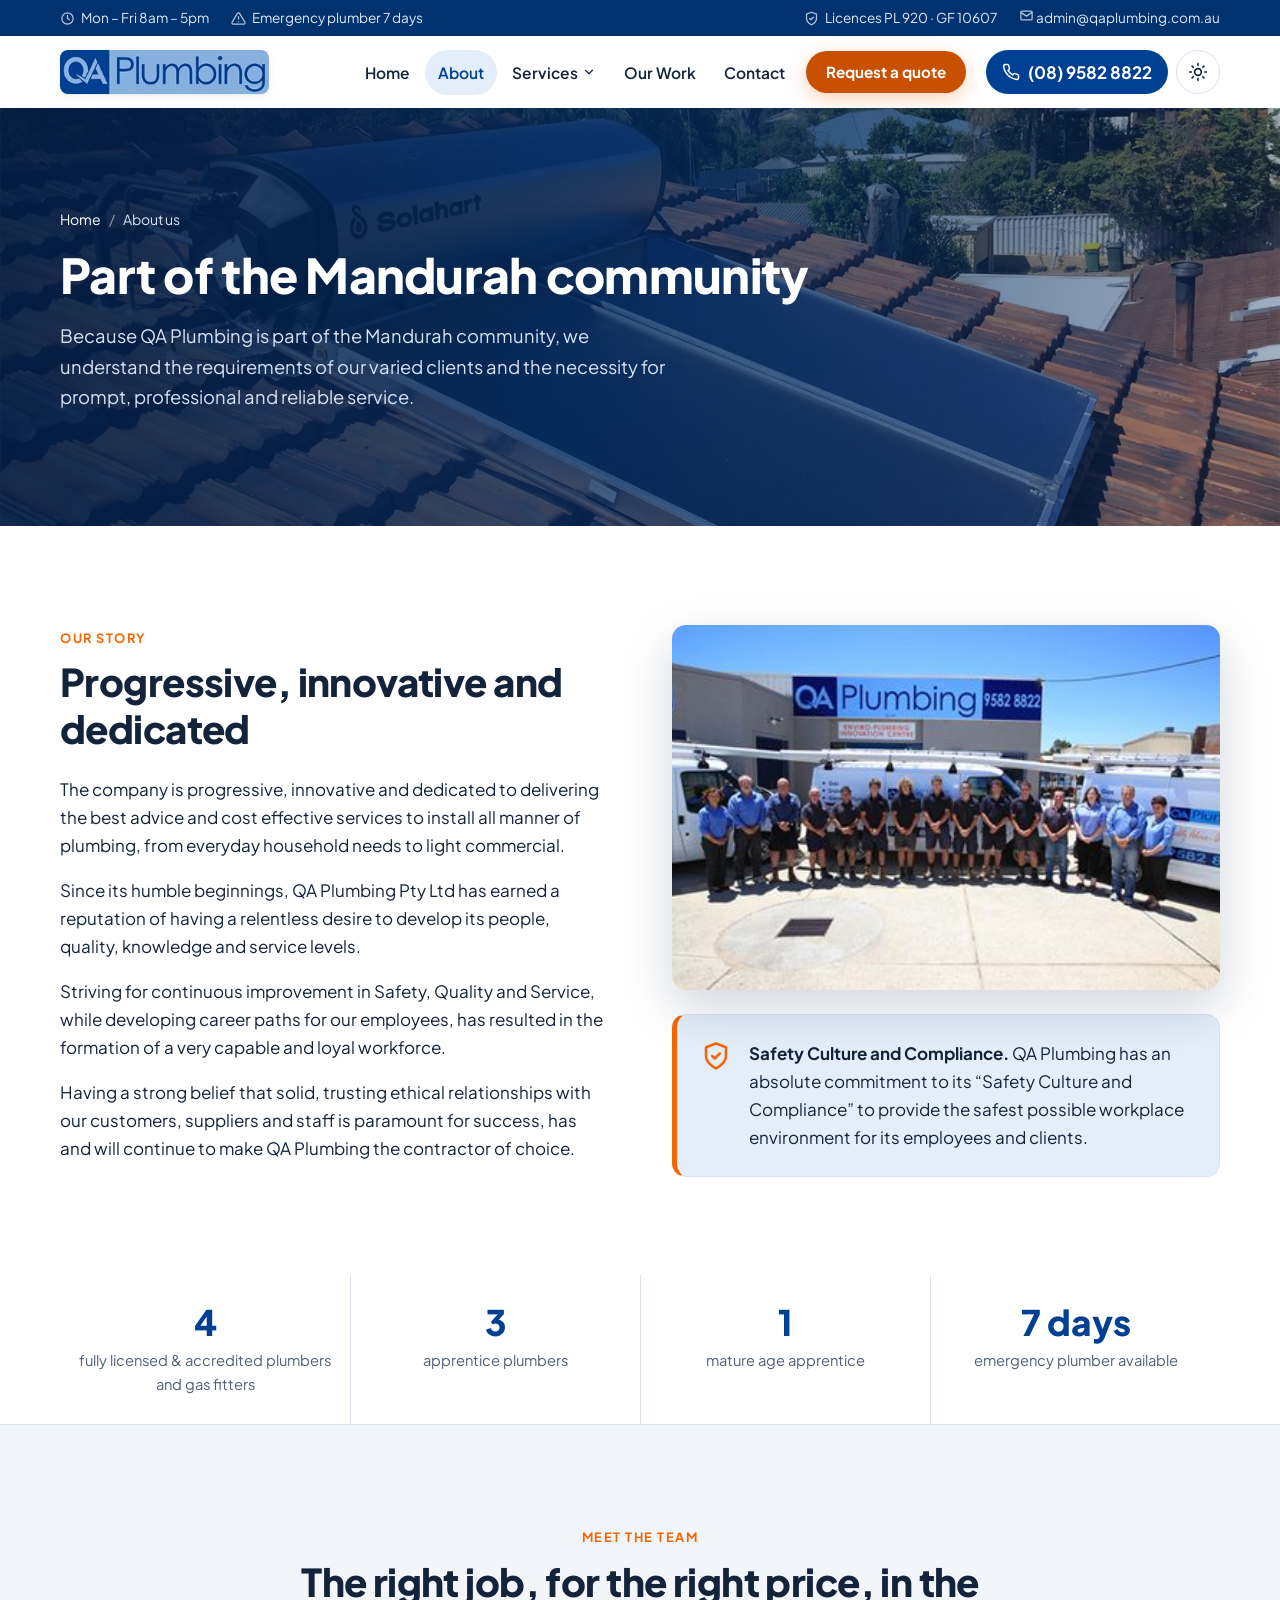
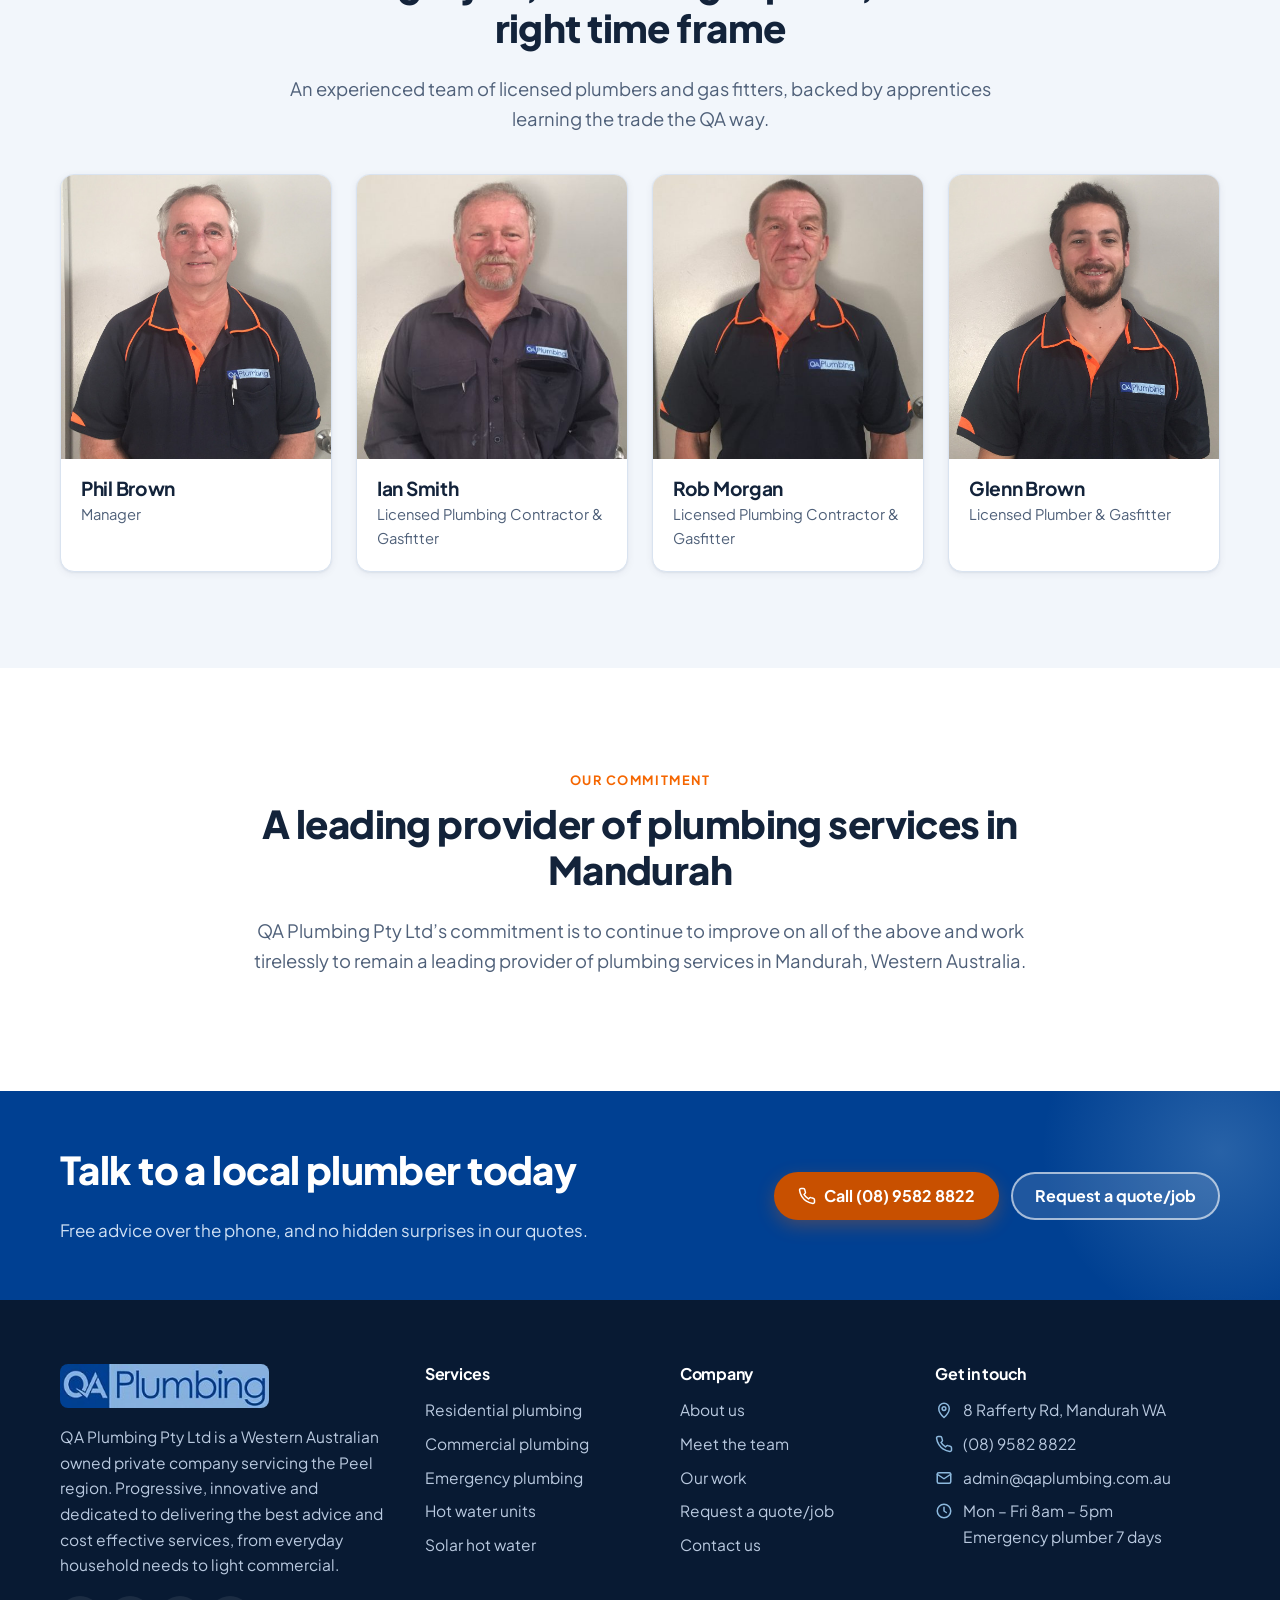
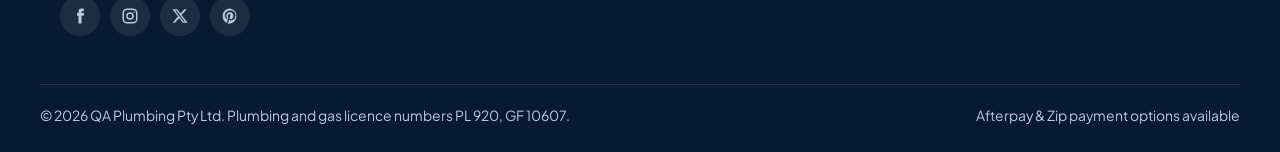
==== about.html @ 36aa90f0 "Initial commit: qa-plumbing site" ====
<!doctype html>
<html lang="en-AU">
<head>
<meta charset="utf-8">
<meta name="viewport" content="width=device-width, initial-scale=1">
<title>About Us | QA Plumbing, Gas &amp; Drainage Mandurah</title>
<meta name="description" content="QA Plumbing Pty Ltd is a family owned Mandurah plumbing company with 4 licensed plumbers and gas fitters and an emergency plumber available seven days a week.">
<meta name="theme-color" content="#004092">
<link rel="icon" href="images/qa-plumbing-fav-icon.jpg">
<script>(function(){var t=null;try{t=localStorage.getItem('qa-theme');}catch(e){}if(t!=='light'&&t!=='dark'){t=window.matchMedia&&matchMedia('(prefers-color-scheme: dark)').matches?'dark':'light';}document.documentElement.setAttribute('data-theme',t);})();</script>
<link rel="preconnect" href="https://fonts.googleapis.com">
<link rel="preconnect" href="https://fonts.gstatic.com" crossorigin>
<link rel="stylesheet" href="https://fonts.googleapis.com/css2?family=Plus+Jakarta+Sans:wght@400;500;600;700;800&display=swap">
<link rel="stylesheet" href="css/style.css">
</head>
<body>
<a class="skip-link" href="#main">Skip to content</a>

<div class="topbar">
  <div class="container">
    <ul class="topbar-list">
      <li><svg viewBox="0 0 24 24" fill="none" stroke="currentColor" stroke-width="2" stroke-linecap="round" stroke-linejoin="round" aria-hidden="true"><circle cx="12" cy="12" r="9"/><path d="M12 7v5l3 2"/></svg> Mon – Fri 8am – 5pm</li>
      <li class="hide-md"><svg viewBox="0 0 24 24" fill="none" stroke="currentColor" stroke-width="2" stroke-linecap="round" stroke-linejoin="round" aria-hidden="true"><path d="M10.3 3.9 1.8 18a2 2 0 0 0 1.7 3h17a2 2 0 0 0 1.7-3L13.7 3.9a2 2 0 0 0-3.4 0z"/><path d="M12 9v4M12 17h.01"/></svg> Emergency plumber 7 days</li>
    </ul>
    <ul class="topbar-list">
      <li class="hide-md"><svg viewBox="0 0 24 24" fill="none" stroke="currentColor" stroke-width="2" stroke-linecap="round" stroke-linejoin="round" aria-hidden="true"><path d="M12 22s8-4 8-10V5l-8-3-8 3v7c0 6 8 10 8 10z"/><path d="M9 12l2 2 4-4"/></svg> Licences PL 920 · GF 10607</li>
      <li><a href="mailto:admin@qaplumbing.com.au"><svg viewBox="0 0 24 24" fill="none" stroke="currentColor" stroke-width="2" stroke-linecap="round" stroke-linejoin="round" aria-hidden="true"><rect x="3" y="5" width="18" height="14" rx="2"/><path d="M3 7l9 6 9-6"/></svg> admin@qaplumbing.com.au</a></li>
    </ul>
  </div>
</div>

<header class="site-header">
  <div class="container header-inner">
    <a class="brand" href="index.html" aria-label="QA Plumbing home"><img src="images/logo.jpg" alt="QA Plumbing" width="285" height="60"></a>
    <nav id="site-nav" class="site-nav" aria-label="Main">
      <ul>
        <li><a class="nav-link" href="index.html">Home</a></li>
        <li><a class="nav-link" href="about.html" aria-current="page">About</a></li>
        <li class="has-sub">
          <a class="nav-link" href="index.html#services">Services <svg viewBox="0 0 24 24" fill="none" stroke="currentColor" stroke-width="2" stroke-linecap="round" stroke-linejoin="round" aria-hidden="true" class="chev"><path d="M6 9l6 6 6-6"/></svg></a>
          <ul class="sub">
            <li><a href="residential.html">Residential plumbing</a></li>
            <li><a href="commercial.html">Commercial plumbing</a></li>
            <li><a href="hot-water.html">Hot water units</a></li>
            <li><a href="solar.html">Solar hot water</a></li>
          </ul>
        </li>
        <li><a class="nav-link" href="gallery.html">Our Work</a></li>
        <li><a class="nav-link" href="contact.html">Contact</a></li>
      </ul>
      <a class="btn btn-accent nav-quote" href="contact.html#quote">Request a quote</a>
    </nav>
    <div class="header-actions">
      <a class="header-call" href="tel:0895828822" aria-label="Call QA Plumbing on (08) 9582 8822"><svg viewBox="0 0 24 24" fill="none" stroke="currentColor" stroke-width="2" stroke-linecap="round" stroke-linejoin="round" aria-hidden="true"><path d="M22 16.9v3a2 2 0 0 1-2.2 2 19.8 19.8 0 0 1-8.6-3.1 19.5 19.5 0 0 1-6-6A19.8 19.8 0 0 1 2.1 4.2 2 2 0 0 1 4.1 2h3a2 2 0 0 1 2 1.7c.1 1 .4 1.9.7 2.8a2 2 0 0 1-.5 2.1L8 9.9a16 16 0 0 0 6 6l1.3-1.3a2 2 0 0 1 2.1-.4c.9.3 1.8.6 2.8.7a2 2 0 0 1 1.7 2z"/></svg><span>(08) 9582 8822</span></a>
      <button class="icon-btn theme-toggle" type="button" aria-label="Switch to dark mode" aria-pressed="false"><svg viewBox="0 0 24 24" fill="none" stroke="currentColor" stroke-width="2" stroke-linecap="round" stroke-linejoin="round" aria-hidden="true" class="sun"><circle cx="12" cy="12" r="4"/><path d="M12 2v2M12 20v2M4.9 4.9l1.4 1.4M17.7 17.7l1.4 1.4M2 12h2M20 12h2M4.9 19.1l1.4-1.4M17.7 6.3l1.4-1.4"/></svg><svg viewBox="0 0 24 24" fill="none" stroke="currentColor" stroke-width="2" stroke-linecap="round" stroke-linejoin="round" aria-hidden="true" class="moon"><path d="M21 12.8A9 9 0 1 1 11.2 3a7 7 0 0 0 9.8 9.8z"/></svg></button>
      <button class="icon-btn menu-toggle" type="button" aria-controls="site-nav" aria-expanded="false" aria-label="Open menu"><span class="bars" aria-hidden="true"><span></span><span></span><span></span></span></button>
    </div>
  </div>
</header>

<main id="main">
<section class="hero page-hero">
  <div class="hero-media"><img src="images/residential-9.jpg" alt="" width="1400" height="1050" fetchpriority="high"></div>
  <div class="container">
    <div class="hero-inner">
      <ol class="crumbs"><li><a href="index.html">Home</a></li><li>About us</li></ol>
      <h1>Part of the Mandurah community</h1>
      <p class="lead">Because QA Plumbing is part of the Mandurah community, we understand the requirements of our varied clients and the necessity for prompt, professional and reliable service.</p>
    </div>
  </div>
</section>

<section class="section">
  <div class="container split">
    <div data-reveal>
      <span class="eyebrow">Our story</span>
      <h2>Progressive, innovative and dedicated</h2>
      <p>The company is progressive, innovative and dedicated to delivering the best advice and cost effective services to install all manner of plumbing, from everyday household needs to light commercial.</p>
      <p>Since its humble beginnings, QA Plumbing Pty Ltd has earned a reputation of having a relentless desire to develop its people, quality, knowledge and service levels.</p>
      <p>Striving for continuous improvement in Safety, Quality and Service, while developing career paths for our employees, has resulted in the formation of a very capable and loyal workforce.</p>
      <p>Having a strong belief that solid, trusting ethical relationships with our customers, suppliers and staff is paramount for success, has and will continue to make QA Plumbing the contractor of choice.</p>
    </div>
    <div class="reveal-me">
      <div class="media-frame" style="aspect-ratio:3/2">
        <img src="images/img_1631.jpg" alt="The QA Plumbing team with their vans outside the Mandurah workshop" width="383" height="254" loading="lazy">
      </div>
      <div class="callout" style="margin-top:24px">
        <svg viewBox="0 0 24 24" fill="none" stroke="currentColor" stroke-width="2" stroke-linecap="round" stroke-linejoin="round" aria-hidden="true"><path d="M12 22s8-4 8-10V5l-8-3-8 3v7c0 6 8 10 8 10z"/><path d="M9 12l2 2 4-4"/></svg>
        <p><strong>Safety Culture and Compliance.</strong> QA Plumbing has an absolute commitment to its “Safety Culture and Compliance” to provide the safest possible workplace environment for its employees and clients.</p>
      </div>
    </div>
  </div>
</section>

<section class="stats" aria-label="Our team">
  <div class="container" data-reveal>
    <div class="stat"><strong>4</strong><span>fully licensed &amp; accredited plumbers and gas fitters</span></div>
    <div class="stat"><strong>3</strong><span>apprentice plumbers</span></div>
    <div class="stat"><strong>1</strong><span>mature age apprentice</span></div>
    <div class="stat"><strong>7 days</strong><span>emergency plumber available</span></div>
  </div>
</section>

<section class="section section-soft" id="team">
  <div class="container">
    <div class="section-head center" data-reveal>
      <span class="eyebrow">Meet the team</span>
      <h2>The right job, for the right price, in the right time frame</h2>
      <p class="lead">An experienced team of licensed plumbers and gas fitters, backed by apprentices learning the trade the QA way.</p>
    </div>
    <div class="grid grid-4 team-grid" data-reveal>
      <div class="card team-card lift zoom">
        <div class="card-media"><img src="images/img_5114-1.jpg" alt="Phil Brown" width="500" height="528" loading="lazy"></div>
        <div class="card-body"><h3>Phil Brown</h3><p class="muted">Manager</p></div>
      </div>
      <div class="card team-card lift zoom">
        <div class="card-media"><img src="images/img_5110-e1487164173474.jpg" alt="Ian Smith" width="473" height="500" loading="lazy"></div>
        <div class="card-body"><h3>Ian Smith</h3><p class="muted">Licensed Plumbing Contractor &amp; Gasfitter</p></div>
      </div>
      <div class="card team-card lift zoom">
        <div class="card-media"><img src="images/img_5104-e1487164328967.jpg" alt="Rob Morgan" width="491" height="518" loading="lazy"></div>
        <div class="card-body"><h3>Rob Morgan</h3><p class="muted">Licensed Plumbing Contractor &amp; Gasfitter</p></div>
      </div>
      <div class="card team-card lift zoom">
        <div class="card-media"><img src="images/img_5102.jpg" alt="Glenn Brown" width="500" height="528" loading="lazy"></div>
        <div class="card-body"><h3>Glenn Brown</h3><p class="muted">Licensed Plumber &amp; Gasfitter</p></div>
      </div>
    </div>
  </div>
</section>

<section class="section">
  <div class="container" style="max-width:860px;text-align:center" data-reveal>
    <span class="eyebrow">Our commitment</span>
    <h2>A leading provider of plumbing services in Mandurah</h2>
    <p class="lead">QA Plumbing Pty Ltd’s commitment is to continue to improve on all of the above and work tirelessly to remain a leading provider of plumbing services in Mandurah, Western Australia.</p>
  </div>
</section>

<section class="band">
  <div class="container">
    <div class="band-text" data-reveal>
      <h2>Talk to a local plumber today</h2>
      <p>Free advice over the phone, and no hidden surprises in our quotes.</p>
    </div>
    <div class="btn-row">
      <a class="btn btn-accent" href="tel:0895828822"><svg viewBox="0 0 24 24" fill="none" stroke="currentColor" stroke-width="2" stroke-linecap="round" stroke-linejoin="round" aria-hidden="true"><path d="M22 16.9v3a2 2 0 0 1-2.2 2 19.8 19.8 0 0 1-8.6-3.1 19.5 19.5 0 0 1-6-6A19.8 19.8 0 0 1 2.1 4.2 2 2 0 0 1 4.1 2h3a2 2 0 0 1 2 1.7c.1 1 .4 1.9.7 2.8a2 2 0 0 1-.5 2.1L8 9.9a16 16 0 0 0 6 6l1.3-1.3a2 2 0 0 1 2.1-.4c.9.3 1.8.6 2.8.7a2 2 0 0 1 1.7 2z"/></svg> Call (08) 9582 8822</a>
      <a class="btn btn-light" href="contact.html#quote">Request a quote/job</a>
    </div>
  </div>
</section>
</main>

<footer class="site-footer">
  <div class="container footer-grid">
    <div class="footer-brand">
      <img src="images/logo.jpg" alt="QA Plumbing" width="285" height="60" loading="lazy">
      <p>QA Plumbing Pty Ltd is a Western Australian owned private company servicing the Peel region. Progressive, innovative and dedicated to delivering the best advice and cost effective services, from everyday household needs to light commercial.</p>
      <ul class="socials">
        <li><a href="https://www.facebook.com/QAPlumbing" aria-label="QA Plumbing on Facebook" target="_blank" rel="noopener"><svg viewBox="0 0 24 24" fill="currentColor" aria-hidden="true"><path d="M14 8V6.5c0-.7.5-1 1-1h2V2h-3c-3 0-4 2-4 4.5V8H8v3.5h2V22h4V11.5h3l.5-3.5z"/></svg></a></li>
        <li><a href="https://www.instagram.com/qa_plumbing/" aria-label="QA Plumbing on Instagram" target="_blank" rel="noopener"><svg viewBox="0 0 24 24" fill="none" stroke="currentColor" stroke-width="2" stroke-linecap="round" stroke-linejoin="round" aria-hidden="true"><rect x="3" y="3" width="18" height="18" rx="5"/><circle cx="12" cy="12" r="4"/><path d="M17.5 6.5h.01"/></svg></a></li>
        <li><a href="https://x.com/QAplumbing" aria-label="QA Plumbing on X" target="_blank" rel="noopener"><svg viewBox="0 0 24 24" fill="currentColor" aria-hidden="true"><path d="M17.8 3h3.1l-6.8 7.7L22 21h-6.2l-4.9-6.4L5.3 21H2.2l7.2-8.3L2 3h6.4l4.4 5.8zm-1.1 16.2h1.7L7.4 4.7H5.5z"/></svg></a></li>
        <li><a href="https://www.pinterest.com.au/qaplumbing/" aria-label="QA Plumbing on Pinterest" target="_blank" rel="noopener"><svg viewBox="0 0 24 24" fill="currentColor" aria-hidden="true"><path d="M12 2a10 10 0 0 0-3.6 19.3c-.1-.8-.2-2 0-2.9l1.2-5s-.3-.6-.3-1.5c0-1.4.8-2.5 1.8-2.5.9 0 1.3.7 1.3 1.5 0 .9-.6 2.2-.9 3.4-.2 1 .5 1.9 1.6 1.9 1.9 0 3.3-2 3.3-4.9 0-2.6-1.8-4.4-4.5-4.4-3 0-4.8 2.3-4.8 4.6 0 .9.4 1.9.8 2.5.1.1.1.2.1.3l-.3 1.2c0 .2-.2.3-.4.2-1.4-.7-2.2-2.7-2.2-4.3 0-3.5 2.5-6.7 7.3-6.7 3.8 0 6.8 2.7 6.8 6.4 0 3.8-2.4 6.9-5.8 6.9-1.1 0-2.2-.6-2.5-1.3l-.7 2.6c-.2 1-.9 2.2-1.4 2.9A10 10 0 1 0 12 2z"/></svg></a></li>
      </ul>
    </div>
    <div>
      <h3>Services</h3>
      <ul>
        <li><a href="residential.html">Residential plumbing</a></li>
        <li><a href="commercial.html">Commercial plumbing</a></li>
        <li><a href="index.html#emergency">Emergency plumbing</a></li>
        <li><a href="hot-water.html">Hot water units</a></li>
        <li><a href="solar.html">Solar hot water</a></li>
      </ul>
    </div>
    <div>
      <h3>Company</h3>
      <ul>
        <li><a href="about.html">About us</a></li>
        <li><a href="about.html#team">Meet the team</a></li>
        <li><a href="gallery.html">Our work</a></li>
        <li><a href="contact.html#quote">Request a quote/job</a></li>
        <li><a href="contact.html">Contact us</a></li>
      </ul>
    </div>
    <div>
      <h3>Get in touch</h3>
      <ul class="contact-lines">
        <li><svg viewBox="0 0 24 24" fill="none" stroke="currentColor" stroke-width="2" stroke-linecap="round" stroke-linejoin="round" aria-hidden="true"><path d="M12 22s7-6.2 7-12a7 7 0 0 0-14 0c0 5.8 7 12 7 12z"/><circle cx="12" cy="10" r="2.5"/></svg><span>8 Rafferty Rd, Mandurah WA</span></li>
        <li><svg viewBox="0 0 24 24" fill="none" stroke="currentColor" stroke-width="2" stroke-linecap="round" stroke-linejoin="round" aria-hidden="true"><path d="M22 16.9v3a2 2 0 0 1-2.2 2 19.8 19.8 0 0 1-8.6-3.1 19.5 19.5 0 0 1-6-6A19.8 19.8 0 0 1 2.1 4.2 2 2 0 0 1 4.1 2h3a2 2 0 0 1 2 1.7c.1 1 .4 1.9.7 2.8a2 2 0 0 1-.5 2.1L8 9.9a16 16 0 0 0 6 6l1.3-1.3a2 2 0 0 1 2.1-.4c.9.3 1.8.6 2.8.7a2 2 0 0 1 1.7 2z"/></svg><a href="tel:0895828822">(08) 9582 8822</a></li>
        <li><svg viewBox="0 0 24 24" fill="none" stroke="currentColor" stroke-width="2" stroke-linecap="round" stroke-linejoin="round" aria-hidden="true"><rect x="3" y="5" width="18" height="14" rx="2"/><path d="M3 7l9 6 9-6"/></svg><a href="mailto:admin@qaplumbing.com.au">admin@qaplumbing.com.au</a></li>
        <li><svg viewBox="0 0 24 24" fill="none" stroke="currentColor" stroke-width="2" stroke-linecap="round" stroke-linejoin="round" aria-hidden="true"><circle cx="12" cy="12" r="9"/><path d="M12 7v5l3 2"/></svg><span>Mon – Fri 8am – 5pm<br>Emergency plumber 7 days</span></li>
      </ul>
    </div>
  </div>
  <div class="container footer-bottom">
    <span>© <span id="year">2026</span> QA Plumbing Pty Ltd. Plumbing and gas licence numbers PL 920, GF 10607.</span>
    <span>Afterpay &amp; Zip payment options available</span>
  </div>
</footer>

<div class="callbar">
  <a class="btn btn-accent" href="tel:0895828822"><svg viewBox="0 0 24 24" fill="none" stroke="currentColor" stroke-width="2" stroke-linecap="round" stroke-linejoin="round" aria-hidden="true"><path d="M22 16.9v3a2 2 0 0 1-2.2 2 19.8 19.8 0 0 1-8.6-3.1 19.5 19.5 0 0 1-6-6A19.8 19.8 0 0 1 2.1 4.2 2 2 0 0 1 4.1 2h3a2 2 0 0 1 2 1.7c.1 1 .4 1.9.7 2.8a2 2 0 0 1-.5 2.1L8 9.9a16 16 0 0 0 6 6l1.3-1.3a2 2 0 0 1 2.1-.4c.9.3 1.8.6 2.8.7a2 2 0 0 1 1.7 2z"/></svg> Call (08) 9582 8822</a>
  <a class="btn btn-primary" href="contact.html#quote">Get a quote</a>
</div>

<script src="js/main.js" defer></script>
</body>
</html>
---- css/style.css ----
/* QA Plumbing, Gas & Drainage — shared styles */

:root {
  --bg: #ffffff;
  --bg-soft: #f2f6fb;
  --surface: #ffffff;
  --surface-2: #e8f0fa;
  --text: #13233a;
  --muted: #4f6079;
  --border: #d9e3f0;
  --primary: #004092;          /* logo navy */
  --primary-hover: #00326f;
  --primary-ink: #ffffff;
  --link: #004092;
  --sky: #8db9de;              /* logo light blue */
  --sky-soft: #e3eefa;
  --accent: #f56600;           /* old theme orange */
  --accent-btn: #c85000;
  --accent-btn-hover: #ab4400;
  --accent-ink: #ffffff;
  --check: #0a7a46;
  --header-bg: rgba(255, 255, 255, 0.86);
  --header-solid: #ffffff;
  --topbar-bg: #00326f;
  --topbar-text: #dce9f8;
  --hero-text: #ffffff;
  --hero-muted: #d7e4f4;
  --hero-overlay: linear-gradient(100deg, rgba(0, 28, 66, 0.92) 0%, rgba(0, 40, 92, 0.78) 45%, rgba(0, 40, 92, 0.35) 100%);
  --band-bg: #004092;
  --band-text: #ffffff;
  --band-muted: #cfe0f4;
  --footer-bg: #081a33;
  --footer-text: #b9c9df;
  --footer-head: #ffffff;
  --logo-chip: #ffffff;
  --product-stage: #ffffff;
  --shadow-sm: 0 1px 2px rgba(9, 30, 66, 0.06), 0 2px 8px rgba(9, 30, 66, 0.06);
  --shadow-md: 0 6px 24px rgba(9, 30, 66, 0.12);
  --shadow-lg: 0 18px 48px rgba(9, 30, 66, 0.18);
  --focus: #f56600;
  --radius: 14px;
  --radius-sm: 10px;
  --ease: cubic-bezier(0.22, 0.61, 0.36, 1);
  --t-fast: 160ms;
  --t-med: 280ms;
  --header-h: 72px;
  color-scheme: light;
}

:root[data-theme="dark"] {
  --bg: #0a1424;
  --bg-soft: #0e1b30;
  --surface: #12223a;
  --surface-2: #172b48;
  --text: #e6edf7;
  --muted: #a5b4ca;
  --border: #233a5a;
  --primary: #2f6fd0;
  --primary-hover: #3f7fe0;
  --primary-ink: #ffffff;
  --link: #9cc4ec;
  --sky: #8db9de;
  --sky-soft: #1a3152;
  --accent: #ff7a1f;
  --accent-btn: #ff7a1f;
  --accent-btn-hover: #ff9147;
  --accent-ink: #1b0f04;
  --check: #4fd18f;
  --header-bg: rgba(10, 20, 36, 0.82);
  --header-solid: #0a1424;
  --topbar-bg: #060e1b;
  --topbar-text: #a5b4ca;
  --hero-overlay: linear-gradient(100deg, rgba(4, 12, 26, 0.94) 0%, rgba(6, 18, 38, 0.82) 45%, rgba(6, 18, 38, 0.45) 100%);
  --band-bg: #10284a;
  --band-text: #ffffff;
  --band-muted: #b8cbe4;
  --footer-bg: #060d18;
  --footer-text: #9fb0c7;
  --logo-chip: #f3f6fa;
  --product-stage: #f3f6fa;
  --shadow-sm: 0 1px 2px rgba(0, 0, 0, 0.3), 0 2px 8px rgba(0, 0, 0, 0.25);
  --shadow-md: 0 6px 24px rgba(0, 0, 0, 0.4);
  --shadow-lg: 0 18px 48px rgba(0, 0, 0, 0.5);
  color-scheme: dark;
}

/* ---------- Base ---------- */
*, *::before, *::after { box-sizing: border-box; }
html { -webkit-text-size-adjust: 100%; scroll-behavior: smooth; scroll-padding-top: calc(var(--header-h) + 16px); }
body {
  margin: 0;
  font-family: "Plus Jakarta Sans", system-ui, -apple-system, "Segoe UI", Roboto, Arial, sans-serif;
  font-size: 1.0625rem;
  line-height: 1.65;
  color: var(--text);
  background: var(--bg);
  overflow-x: hidden;
  -webkit-font-smoothing: antialiased;
}
html.theme-fade body, html.theme-fade .site-header::before, html.theme-fade .card, html.theme-fade .section {
  transition: background-color var(--t-med) var(--ease), color var(--t-med) var(--ease), border-color var(--t-med) var(--ease);
}
img { max-width: 100%; height: auto; display: block; }
a { color: var(--link); text-underline-offset: 3px; }
h1, h2, h3, h4 { line-height: 1.2; margin: 0 0 0.6em; letter-spacing: -0.015em; }
h1 { font-size: clamp(2rem, 5vw, 3.4rem); font-weight: 800; }
h2 { font-size: clamp(1.6rem, 3.4vw, 2.4rem); font-weight: 800; }
h3 { font-size: 1.2rem; font-weight: 700; }
p { margin: 0 0 1em; }
ul { padding-left: 1.2em; }
:focus-visible { outline: 3px solid var(--focus); outline-offset: 3px; border-radius: 6px; }
.skip-link { position: absolute; left: 12px; top: -60px; z-index: 200; background: var(--primary); color: var(--primary-ink); padding: 10px 16px; border-radius: 8px; font-weight: 700; text-decoration: none; transition: top var(--t-fast) var(--ease); }
.skip-link:focus { top: 12px; }
.visually-hidden { position: absolute !important; width: 1px; height: 1px; overflow: hidden; clip: rect(0 0 0 0); white-space: nowrap; }

.container { width: 100%; max-width: 1200px; margin: 0 auto; padding: 0 20px; }
.section { padding: clamp(56px, 8vw, 96px) 0; }
.section-soft { background: var(--bg-soft); }
.eyebrow { display: inline-block; font-size: 0.8rem; font-weight: 700; letter-spacing: 0.12em; text-transform: uppercase; color: var(--accent); margin-bottom: 10px; }
.section-head { max-width: 720px; margin-bottom: 40px; }
.section-head.center { text-align: center; margin-left: auto; margin-right: auto; }
.lead { font-size: 1.15rem; color: var(--muted); }
.muted { color: var(--muted); }

/* ---------- Buttons ---------- */
.btn {
  display: inline-flex; align-items: center; justify-content: center; gap: 8px;
  min-height: 48px; padding: 12px 22px; border-radius: 999px; border: 2px solid transparent;
  font: inherit; font-weight: 700; font-size: 1rem; line-height: 1.2; text-decoration: none; cursor: pointer;
  transition: background-color var(--t-fast) var(--ease), color var(--t-fast) var(--ease), border-color var(--t-fast) var(--ease), transform var(--t-fast) var(--ease), box-shadow var(--t-fast) var(--ease);
}
.btn svg { width: 18px; height: 18px; flex: none; }
.btn:hover { transform: translateY(-2px); }
.btn:active { transform: translateY(0); }
.btn-accent { background: var(--accent-btn); color: var(--accent-ink); box-shadow: 0 6px 18px rgba(245, 102, 0, 0.28); }
.btn-accent:hover { background: var(--accent-btn-hover); }
.btn-primary { background: var(--primary); color: var(--primary-ink); }
.btn-primary:hover { background: var(--primary-hover); }
.btn-ghost { background: transparent; color: var(--link); border-color: currentColor; }
.btn-ghost:hover { background: var(--sky-soft); }
.btn-light { background: rgba(255, 255, 255, 0.12); color: #fff; border-color: rgba(255, 255, 255, 0.6); }
.btn-light:hover { background: rgba(255, 255, 255, 0.22); }
.btn-row { display: flex; flex-wrap: wrap; gap: 12px; }

/* ---------- Top bar ---------- */
.topbar { background: var(--topbar-bg); color: var(--topbar-text); font-size: 0.85rem; }
.topbar .container { display: flex; justify-content: space-between; gap: 16px; padding-top: 7px; padding-bottom: 7px; }
.topbar a { color: inherit; text-decoration: none; }
.topbar a:hover { color: #fff; }
.topbar-list { display: flex; gap: 22px; list-style: none; margin: 0; padding: 0; }
.topbar-list li { display: flex; align-items: center; gap: 6px; }
.topbar svg { width: 15px; height: 15px; opacity: 0.8; }

/* ---------- Header ---------- */
.site-header { position: sticky; top: 0; z-index: 100; transition: box-shadow var(--t-med) var(--ease); }
/* Blur lives on a pseudo-element so the fixed mobile menu isn't trapped inside the header box */
.site-header::before {
  content: ""; position: absolute; inset: 0; z-index: -1;
  background: var(--header-solid); border-bottom: 1px solid transparent;
  transition: background-color var(--t-med) var(--ease), border-color var(--t-med) var(--ease);
}
.site-header.is-scrolled { box-shadow: var(--shadow-md); }
.site-header.is-scrolled::before {
  background: var(--header-bg); border-bottom-color: var(--border);
  -webkit-backdrop-filter: saturate(160%) blur(14px); backdrop-filter: saturate(160%) blur(14px);
}
.header-inner { display: flex; align-items: center; gap: 20px; height: var(--header-h); }
.brand { display: inline-flex; flex: none; border-radius: 8px; overflow: hidden; box-shadow: var(--shadow-sm); transition: transform var(--t-fast) var(--ease); }
.brand:hover { transform: translateY(-1px); }
.brand img { height: 44px; width: auto; }

.site-nav { margin-left: auto; display: flex; align-items: center; gap: 8px; }
.site-nav > ul { display: flex; align-items: center; gap: 2px; list-style: none; margin: 0; padding: 0; }
.site-nav li { position: relative; }
.site-nav a.nav-link {
  display: inline-flex; align-items: center; gap: 4px; padding: 10px 13px; border-radius: 999px;
  color: var(--text); text-decoration: none; font-weight: 600; font-size: 0.97rem;
  transition: background-color var(--t-fast) var(--ease), color var(--t-fast) var(--ease);
}
.site-nav a.nav-link:hover { background: var(--sky-soft); color: var(--link); }
.site-nav a.nav-link[aria-current="page"] { color: var(--link); background: var(--sky-soft); }
.site-nav .chev { width: 14px; height: 14px; transition: transform var(--t-fast) var(--ease); }
.sub {
  list-style: none; margin: 0; padding: 8px; position: absolute; top: calc(100% + 6px); left: 0; min-width: 240px;
  background: var(--surface); border: 1px solid var(--border); border-radius: var(--radius-sm); box-shadow: var(--shadow-lg);
  opacity: 0; visibility: hidden; transform: translateY(6px);
  transition: opacity var(--t-fast) var(--ease), transform var(--t-fast) var(--ease), visibility var(--t-fast);
}
.sub::before { content: ""; position: absolute; left: 0; right: 0; top: -10px; height: 10px; }
.has-sub:hover .sub, .has-sub:focus-within .sub { opacity: 1; visibility: visible; transform: translateY(0); }
.has-sub:hover .chev, .has-sub:focus-within .chev { transform: rotate(180deg); }
.sub a { display: block; padding: 10px 12px; border-radius: 8px; color: var(--text); text-decoration: none; font-weight: 600; font-size: 0.95rem; transition: background-color var(--t-fast) var(--ease), color var(--t-fast) var(--ease); }
.sub a:hover, .sub a[aria-current="page"] { background: var(--sky-soft); color: var(--link); }
.nav-quote { min-height: 42px; padding: 9px 18px; font-size: 0.95rem; }

.header-actions { display: flex; align-items: center; gap: 8px; }
.header-call {
  display: inline-flex; align-items: center; gap: 8px; min-height: 44px; padding: 8px 16px; border-radius: 999px;
  background: var(--primary); color: var(--primary-ink); text-decoration: none; font-weight: 700; white-space: nowrap;
  transition: background-color var(--t-fast) var(--ease), transform var(--t-fast) var(--ease);
}
.header-call:hover { background: var(--primary-hover); transform: translateY(-1px); }
.header-call svg { width: 18px; height: 18px; }
.icon-btn {
  display: inline-grid; place-items: center; width: 44px; height: 44px; border-radius: 50%;
  border: 1px solid var(--border); background: var(--surface); color: var(--text); cursor: pointer;
  transition: background-color var(--t-fast) var(--ease), transform var(--t-fast) var(--ease), border-color var(--t-fast) var(--ease);
}
.icon-btn:hover { background: var(--sky-soft); transform: translateY(-1px); }
.icon-btn svg { width: 20px; height: 20px; }
.theme-toggle .moon { display: none; }
:root[data-theme="dark"] .theme-toggle .sun { display: none; }
:root[data-theme="dark"] .theme-toggle .moon { display: block; }
.menu-toggle { display: none; }
.menu-toggle .bars { position: relative; width: 20px; height: 14px; }
.menu-toggle .bars span { position: absolute; left: 0; width: 100%; height: 2px; border-radius: 2px; background: currentColor; transition: transform var(--t-med) var(--ease), opacity var(--t-fast) var(--ease), top var(--t-med) var(--ease); }
.menu-toggle .bars span:nth-child(1) { top: 0; }
.menu-toggle .bars span:nth-child(2) { top: 6px; }
.menu-toggle .bars span:nth-child(3) { top: 12px; }
.menu-open .menu-toggle .bars span:nth-child(1) { top: 6px; transform: rotate(45deg); }
.menu-open .menu-toggle .bars span:nth-child(2) { opacity: 0; }
.menu-open .menu-toggle .bars span:nth-child(3) { top: 6px; transform: rotate(-45deg); }

/* ---------- Hero ---------- */
.hero { position: relative; color: var(--hero-text); overflow: hidden; isolation: isolate; }
.hero-media { position: absolute; inset: 0; z-index: -2; }
.hero-media img { width: 100%; height: 100%; object-fit: cover; }
.hero::before { content: ""; position: absolute; inset: 0; z-index: -1; background: var(--hero-overlay); }
.hero-inner { padding: clamp(72px, 11vw, 140px) 0 clamp(64px, 9vw, 120px); max-width: 760px; }
.hero h1 { color: #fff; margin-bottom: 18px; }
.hero h1 .hl { color: var(--sky); }
.hero .lead { color: var(--hero-muted); max-width: 620px; margin-bottom: 30px; }
.hero .eyebrow { color: #ffb37a; }
.trust { display: flex; flex-wrap: wrap; gap: 10px; list-style: none; margin: 30px 0 0; padding: 0; }
.trust li {
  display: inline-flex; align-items: center; gap: 8px; padding: 8px 14px; border-radius: 999px; font-size: 0.9rem; font-weight: 600;
  background: rgba(255, 255, 255, 0.1); border: 1px solid rgba(255, 255, 255, 0.22); color: #fff;
}
.trust svg { width: 16px; height: 16px; color: #ffb37a; }

.page-hero .hero-inner { padding: clamp(56px, 8vw, 100px) 0 clamp(48px, 7vw, 84px); }
.page-hero h1 { font-size: clamp(2rem, 4.4vw, 3rem); }
.crumbs { display: flex; gap: 8px; list-style: none; margin: 0 0 14px; padding: 0; font-size: 0.88rem; color: var(--hero-muted); }
.crumbs a { color: #fff; text-decoration: none; }
.crumbs a:hover { text-decoration: underline; }
.crumbs li + li::before { content: "/"; margin-right: 8px; opacity: 0.6; }

/* ---------- Stats ---------- */
.stats { background: var(--surface); border-bottom: 1px solid var(--border); }
.stats .container { display: grid; grid-template-columns: repeat(4, 1fr); }
.stat { padding: 28px 16px; text-align: center; border-left: 1px solid var(--border); }
.stat:first-child { border-left: 0; }
.stat strong { display: block; font-size: clamp(1.6rem, 3vw, 2.2rem); font-weight: 800; color: var(--link); line-height: 1.1; }
.stat span { display: block; color: var(--muted); font-size: 0.92rem; margin-top: 6px; }

/* ---------- Cards ---------- */
.grid { display: grid; gap: 24px; }
.grid-3 { grid-template-columns: repeat(3, 1fr); }
.grid-4 { grid-template-columns: repeat(4, 1fr); }
.grid-2 { grid-template-columns: repeat(2, 1fr); }
.card {
  display: flex; flex-direction: column; background: var(--surface); border: 1px solid var(--border); border-radius: var(--radius);
  overflow: hidden; box-shadow: var(--shadow-sm); color: inherit; text-decoration: none;
  transition: transform var(--t-med) var(--ease), box-shadow var(--t-med) var(--ease), border-color var(--t-med) var(--ease);
}
a.card:hover, .card.lift:hover { transform: translateY(-4px); box-shadow: var(--shadow-lg); border-color: var(--sky); }
.card-media { position: relative; aspect-ratio: 16 / 10; overflow: hidden; background: var(--surface-2); }
.card-media img { width: 100%; height: 100%; object-fit: cover; transition: transform 400ms var(--ease); }
a.card:hover .card-media img, .zoom:hover img { transform: scale(1.06); }
.card-body { padding: 22px 22px 24px; display: flex; flex-direction: column; flex: 1; }
.card-body p { color: var(--muted); font-size: 0.98rem; }
.card-link { margin-top: auto; display: inline-flex; align-items: center; gap: 6px; font-weight: 700; color: var(--link); }
.card-link svg { width: 16px; height: 16px; transition: transform var(--t-fast) var(--ease); }
a.card:hover .card-link svg { transform: translateX(4px); }
.tag { position: absolute; left: 14px; top: 14px; background: var(--accent-btn); color: var(--accent-ink); font-size: 0.75rem; font-weight: 700; padding: 5px 10px; border-radius: 999px; letter-spacing: 0.02em; }

/* ---------- Split / feature ---------- */
.split { display: grid; grid-template-columns: 1fr 1fr; gap: clamp(32px, 5vw, 64px); align-items: center; }
.split.reverse > :first-child { order: 2; }
.media-frame { position: relative; border-radius: var(--radius); overflow: hidden; box-shadow: var(--shadow-lg); }
.media-frame img { width: 100%; height: 100%; object-fit: cover; transition: transform 400ms var(--ease); }
.media-frame:hover img { transform: scale(1.04); }
.media-frame.tall { aspect-ratio: 4 / 5; }
.media-frame.wide { aspect-ratio: 4 / 3; }
.media-badge {
  position: absolute; left: 16px; bottom: 16px; right: 16px; display: flex; align-items: center; gap: 12px;
  background: var(--surface); color: var(--text); border-radius: var(--radius-sm); padding: 12px 16px; box-shadow: var(--shadow-md); font-weight: 600; font-size: 0.95rem;
}
.media-badge svg { width: 28px; height: 28px; color: var(--accent); flex: none; }

.checks { list-style: none; padding: 0; margin: 0; display: grid; gap: 10px 24px; }
.checks.cols-2 { grid-template-columns: 1fr 1fr; }
.checks.cols-3 { grid-template-columns: repeat(3, 1fr); }
.checks li { position: relative; padding-left: 32px; font-weight: 500; }
.checks li::before {
  content: ""; position: absolute; left: 0; top: 3px; width: 22px; height: 22px; border-radius: 50%;
  background: var(--sky-soft) url("data:image/svg+xml,%3Csvg xmlns='http://www.w3.org/2000/svg' viewBox='0 0 24 24' fill='none' stroke='%23f56600' stroke-width='3' stroke-linecap='round' stroke-linejoin='round'%3E%3Cpath d='M5 12.5l4.5 4.5L19 7.5'/%3E%3C/svg%3E") center / 14px no-repeat;
}

.service-list { display: grid; grid-template-columns: repeat(3, 1fr); gap: 12px; list-style: none; margin: 0; padding: 0; }
.service-list li {
  display: flex; align-items: center; gap: 12px; padding: 14px 16px; background: var(--surface); border: 1px solid var(--border); border-radius: var(--radius-sm);
  font-weight: 600; font-size: 0.98rem; transition: border-color var(--t-fast) var(--ease), transform var(--t-fast) var(--ease), box-shadow var(--t-fast) var(--ease);
}
.service-list li:hover { border-color: var(--sky); transform: translateY(-2px); box-shadow: var(--shadow-sm); }
.service-list svg { width: 20px; height: 20px; color: var(--accent); flex: none; }

.callout {
  display: flex; gap: 18px; align-items: flex-start; padding: 24px; border-radius: var(--radius);
  background: var(--sky-soft); border: 1px solid var(--border); border-left: 5px solid var(--accent);
}
.callout svg { width: 30px; height: 30px; color: var(--accent); flex: none; margin-top: 2px; }
.callout p:last-child { margin-bottom: 0; }

/* ---------- Product cards (hot water) ---------- */
.product .card-media { aspect-ratio: 4 / 3; background: var(--product-stage); display: grid; place-items: center; padding: 20px; }
.product .card-media img { width: auto; height: 100%; max-height: 220px; object-fit: contain; }
.product .kicker { font-size: 0.78rem; font-weight: 700; letter-spacing: 0.1em; text-transform: uppercase; color: var(--accent); margin-bottom: 4px; }
.product .checks { gap: 8px; font-size: 0.95rem; }

/* ---------- Team ---------- */
.team-card .card-media { aspect-ratio: 1 / 1.05; }
.team-card .card-media img { object-position: top center; }
.team-card .card-body { padding: 18px 20px 20px; }
.team-card h3 { margin-bottom: 2px; }
.team-card p { margin: 0; font-size: 0.92rem; }

/* ---------- Bands ---------- */
.band { background: var(--band-bg); color: var(--band-text); position: relative; overflow: hidden; }
.band::after { content: ""; position: absolute; right: -120px; top: -120px; width: 360px; height: 360px; border-radius: 50%; background: radial-gradient(circle, rgba(141, 185, 222, 0.28), transparent 70%); pointer-events: none; }
.band h2 { color: #fff; }
.band p { color: var(--band-muted); }
.band .container { display: flex; align-items: center; justify-content: space-between; gap: 32px; padding-top: 56px; padding-bottom: 56px; position: relative; z-index: 1; }
.band .band-text { max-width: 680px; }
.band .band-text p:last-child { margin-bottom: 0; }
.band.emergency { background: linear-gradient(120deg, #a63f00, #f56600); }
:root[data-theme="dark"] .band.emergency { background: linear-gradient(120deg, #5a2200, #a84500); }
.band.emergency p { color: #ffe6d4; }

.pay-note svg { width: 20px; height: 20px; flex: none; }
.pay-note { display: inline-flex; align-items: center; gap: 10px; padding: 10px 14px; border-radius: 999px; background: rgba(255, 255, 255, 0.14); font-weight: 600; font-size: 0.92rem; color: #fff; margin-top: 8px; }

/* ---------- Partners ---------- */
.partners { display: flex; flex-wrap: wrap; justify-content: center; gap: 16px; list-style: none; padding: 0; margin: 0; }
.partners a {
  display: grid; place-items: center; width: 200px; height: 96px; padding: 16px; background: var(--logo-chip); border: 1px solid var(--border); border-radius: var(--radius-sm);
  transition: transform var(--t-fast) var(--ease), box-shadow var(--t-fast) var(--ease), border-color var(--t-fast) var(--ease);
}
.partners a:hover { transform: translateY(-3px); box-shadow: var(--shadow-md); border-color: var(--sky); }
.partners img { max-height: 60px; width: auto; object-fit: contain; }

/* ---------- Gallery ---------- */
.filters { display: flex; flex-wrap: wrap; gap: 8px; justify-content: center; margin-bottom: 32px; }
.filter-btn {
  min-height: 42px; padding: 8px 18px; border-radius: 999px; border: 1px solid var(--border); background: var(--surface); color: var(--text);
  font: inherit; font-weight: 600; font-size: 0.95rem; cursor: pointer; transition: background-color var(--t-fast) var(--ease), color var(--t-fast) var(--ease), border-color var(--t-fast) var(--ease);
}
.filter-btn:hover { border-color: var(--sky); background: var(--sky-soft); }
.filter-btn[aria-pressed="true"] { background: var(--primary); border-color: var(--primary); color: var(--primary-ink); }
.gallery { display: grid; grid-template-columns: repeat(4, 1fr); gap: 14px; }
.gallery-item {
  position: relative; display: block; width: 100%; padding: 0; border: 0; aspect-ratio: 1; border-radius: var(--radius-sm); overflow: hidden; cursor: zoom-in;
  background: var(--surface-2); box-shadow: var(--shadow-sm); transition: box-shadow var(--t-med) var(--ease), opacity var(--t-med) var(--ease), transform var(--t-med) var(--ease);
}
.gallery-item img { width: 100%; height: 100%; object-fit: cover; transition: transform 400ms var(--ease); }
.gallery-item:hover img { transform: scale(1.07); }
.gallery-item:hover { box-shadow: var(--shadow-lg); }
.gallery-item .cap {
  position: absolute; left: 0; right: 0; bottom: 0; padding: 26px 12px 10px; text-align: left; color: #fff; font-size: 0.85rem; font-weight: 600;
  background: linear-gradient(transparent, rgba(0, 20, 50, 0.85)); opacity: 0; transform: translateY(6px); transition: opacity var(--t-fast) var(--ease), transform var(--t-fast) var(--ease);
}
.gallery-item:hover .cap, .gallery-item:focus-visible .cap { opacity: 1; transform: translateY(0); }
.gallery-item[hidden] { display: none; }
.gallery.mini { grid-template-columns: repeat(4, 1fr); }

.lightbox {
  position: fixed; inset: 0; z-index: 300; display: grid; place-items: center; padding: 60px 16px; background: rgba(3, 10, 22, 0.92);
  opacity: 0; visibility: hidden; transition: opacity var(--t-med) var(--ease), visibility var(--t-med);
}
.lightbox.is-open { opacity: 1; visibility: visible; }
.lightbox figure { margin: 0; max-width: min(1100px, 100%); text-align: center; }
.lightbox img { max-height: 78vh; width: auto; margin: 0 auto; border-radius: var(--radius-sm); transform: scale(0.97); transition: transform var(--t-med) var(--ease); }
.lightbox.is-open img { transform: scale(1); }
.lightbox figcaption { color: #dbe6f4; margin-top: 12px; font-weight: 600; }
.lb-btn { position: absolute; width: 48px; height: 48px; border-radius: 50%; border: 1px solid rgba(255, 255, 255, 0.3); background: rgba(255, 255, 255, 0.1); color: #fff; display: grid; place-items: center; cursor: pointer; transition: background-color var(--t-fast) var(--ease); }
.lb-btn:hover { background: rgba(255, 255, 255, 0.25); }
.lb-btn svg { width: 22px; height: 22px; }
.lb-close { top: 14px; right: 14px; }
.lb-prev { left: 14px; top: 50%; transform: translateY(-50%); }
.lb-next { right: 14px; top: 50%; transform: translateY(-50%); }

/* ---------- Contact ---------- */
.contact-grid { display: grid; grid-template-columns: 1fr 1.3fr; gap: clamp(28px, 4vw, 48px); align-items: start; }
.info-list { display: grid; gap: 14px; }
.info-item { display: flex; gap: 16px; align-items: flex-start; padding: 18px 20px; background: var(--surface); border: 1px solid var(--border); border-radius: var(--radius); box-shadow: var(--shadow-sm); transition: border-color var(--t-fast) var(--ease), transform var(--t-fast) var(--ease); }
.info-item:hover { border-color: var(--sky); transform: translateY(-2px); }
.info-item .ico { display: grid; place-items: center; width: 46px; height: 46px; border-radius: 12px; background: var(--sky-soft); color: var(--link); flex: none; }
.info-item .ico svg { width: 22px; height: 22px; }
.info-item h3 { font-size: 1rem; margin: 0 0 2px; }
.info-item p { margin: 0; color: var(--muted); }
.info-item a { font-weight: 700; text-decoration: none; }
.info-item a:hover { text-decoration: underline; }
.form-card { background: var(--surface); border: 1px solid var(--border); border-radius: var(--radius); padding: clamp(22px, 4vw, 36px); box-shadow: var(--shadow-md); }
.form-grid { display: grid; grid-template-columns: 1fr 1fr; gap: 16px; }
.field { display: flex; flex-direction: column; gap: 6px; }
.field.full { grid-column: 1 / -1; }
.field label { font-weight: 600; font-size: 0.93rem; }
.field label .req { color: var(--accent); }
.field input, .field textarea, .field select {
  font: inherit; font-size: 1rem; color: var(--text); background: var(--bg); border: 1.5px solid var(--border); border-radius: var(--radius-sm); padding: 12px 14px; min-height: 48px; width: 100%;
  transition: border-color var(--t-fast) var(--ease), box-shadow var(--t-fast) var(--ease);
}
.field textarea { min-height: 140px; resize: vertical; }
.field input:focus, .field textarea:focus, .field select:focus { outline: none; border-color: var(--link); box-shadow: 0 0 0 4px var(--sky-soft); }
.form-note { font-size: 0.88rem; color: var(--muted); margin: 14px 0 0; }
.map-frame { margin-top: 24px; border-radius: var(--radius); overflow: hidden; border: 1px solid var(--border); aspect-ratio: 16 / 10; background: var(--surface-2); }
.map-frame iframe { width: 100%; height: 100%; border: 0; display: block; }

/* ---------- Footer ---------- */
.site-footer { background: var(--footer-bg); color: var(--footer-text); padding: 64px 0 0; font-size: 0.97rem; }
.site-footer a { color: var(--footer-text); text-decoration: none; transition: color var(--t-fast) var(--ease); }
.site-footer a:hover { color: #fff; text-decoration: underline; }
.footer-grid { display: grid; grid-template-columns: 1.5fr 1fr 1fr 1.3fr; gap: 36px; }
.site-footer h3 { color: var(--footer-head); font-size: 1rem; margin-bottom: 14px; }
.site-footer ul { list-style: none; padding: 0; margin: 0; display: grid; gap: 8px; }
.footer-brand img { height: 44px; width: auto; border-radius: 8px; margin-bottom: 16px; }
.contact-lines li { display: flex; gap: 10px; align-items: flex-start; }
.contact-lines svg { width: 18px; height: 18px; flex: none; margin-top: 4px; color: var(--sky); }
.socials { display: flex !important; grid-auto-flow: column; gap: 10px !important; margin-top: 18px !important; }
.socials a { display: grid; place-items: center; width: 40px; height: 40px; border-radius: 50%; background: rgba(255, 255, 255, 0.08); transition: background-color var(--t-fast) var(--ease), transform var(--t-fast) var(--ease); }
.socials a:hover { background: var(--accent-btn); color: #fff; transform: translateY(-2px); text-decoration: none; }
.socials svg { width: 18px; height: 18px; }
.footer-bottom { margin-top: 48px; border-top: 1px solid rgba(255, 255, 255, 0.1); padding: 20px 0 24px; font-size: 0.87rem; display: flex; flex-wrap: wrap; justify-content: space-between; gap: 10px; }

/* ---------- Floating bits ---------- */
.callbar { display: none; }
.to-top {
  position: fixed; right: 18px; bottom: 22px; z-index: 90; width: 46px; height: 46px; border-radius: 50%; border: 0; cursor: pointer;
  background: var(--primary); color: var(--primary-ink); box-shadow: var(--shadow-md); display: grid; place-items: center;
  opacity: 0; visibility: hidden; transform: translateY(12px); transition: opacity var(--t-med) var(--ease), transform var(--t-med) var(--ease), visibility var(--t-med), background-color var(--t-fast) var(--ease);
}
.to-top.is-visible { opacity: 1; visibility: visible; transform: translateY(0); }
.to-top:hover { background: var(--primary-hover); }
.to-top svg { width: 20px; height: 20px; }

/* ---------- Reveal on scroll ---------- */
.reveal { opacity: 0; transform: translateY(22px); }
.reveal.is-in { opacity: 1; transform: none; transition: opacity 400ms var(--ease) var(--delay, 0ms), transform 400ms var(--ease) var(--delay, 0ms); }

/* ---------- Responsive ---------- */
@media (max-width: 1180px) {
  .header-call span { display: none; }
  .header-call { width: 44px; padding: 0; justify-content: center; }
}
@media (max-width: 1060px) {
  .menu-toggle { display: inline-grid; }
  .site-nav {
    position: fixed; left: 0; right: 0; top: var(--nav-top, var(--header-h)); bottom: 0; z-index: 99;
    flex-direction: column; align-items: stretch; gap: 16px; padding: 20px 20px 110px; overflow-y: auto;
    background: var(--header-solid); border-top: 1px solid var(--border);
    opacity: 0; visibility: hidden; transform: translateY(-10px);
    transition: opacity var(--t-med) var(--ease), transform var(--t-med) var(--ease), visibility var(--t-med);
  }
  .menu-open .site-nav { opacity: 1; visibility: visible; transform: none; }
  .menu-open { overflow: hidden; }
  .site-nav > ul { flex-direction: column; align-items: stretch; gap: 2px; }
  .site-nav a.nav-link { display: flex; padding: 14px 16px; font-size: 1.08rem; border-radius: var(--radius-sm); }
  .site-nav .chev { display: none; }
  .sub { position: static; opacity: 1; visibility: visible; transform: none; box-shadow: none; border: 0; background: transparent; padding: 0 0 6px 14px; min-width: 0; }
  .sub a { padding: 11px 16px; font-weight: 500; border-left: 2px solid var(--border); border-radius: 0 8px 8px 0; }
  .nav-quote { width: 100%; min-height: 52px; font-size: 1.05rem; }
  .header-actions { margin-left: auto; }
}
@media (max-width: 960px) {
  .grid-3, .grid-4 { grid-template-columns: repeat(2, 1fr); }
  .split, .contact-grid { grid-template-columns: 1fr; }
  .split.reverse > :first-child { order: 0; }
  .service-list { grid-template-columns: repeat(2, 1fr); }
  .checks.cols-3 { grid-template-columns: 1fr 1fr; }
  .footer-grid { grid-template-columns: 1fr 1fr; }
  .gallery { grid-template-columns: repeat(3, 1fr); }
  .band .container { flex-direction: column; align-items: flex-start; }
  .topbar .hide-md { display: none; }
}
@media (max-width: 720px) {
  :root { --header-h: 64px; }
  body { font-size: 1rem; padding-bottom: 68px; }
  .topbar { display: none; }
  .brand img { height: 38px; }
  .stats .container { grid-template-columns: 1fr 1fr; padding: 0; }
  .stat { padding: 20px 12px; border-left: 0; border-top: 1px solid var(--border); }
  .stat:nth-child(even) { border-left: 1px solid var(--border); }
  .stat:nth-child(-n+2) { border-top: 0; }
  .grid-3, .grid-4, .grid-2, .service-list, .checks.cols-2, .checks.cols-3, .form-grid { grid-template-columns: 1fr; }
  .team-grid { grid-template-columns: 1fr 1fr !important; gap: 14px; }
  .team-card .card-body { padding: 12px 14px 14px; }
  .team-card h3 { font-size: 1rem; }
  .gallery, .gallery.mini { grid-template-columns: 1fr 1fr; gap: 10px; }
  .gallery-item .cap { opacity: 1; transform: none; font-size: 0.78rem; padding: 20px 8px 8px; }
  .footer-grid { grid-template-columns: 1fr; gap: 28px; }
  .btn-row .btn { flex: 1 1 100%; }
  .hero .trust li { font-size: 0.85rem; }
  .callbar {
    display: grid; grid-template-columns: 1.4fr 1fr; gap: 8px; position: fixed; left: 0; right: 0; bottom: 0; z-index: 95;
    padding: 8px 10px calc(8px + env(safe-area-inset-bottom)); background: var(--header-solid); border-top: 1px solid var(--border); box-shadow: 0 -6px 20px rgba(0, 0, 0, 0.12);
  }
  .callbar .btn { min-height: 50px; padding: 10px 12px; font-size: 0.98rem; }
  .to-top { bottom: 84px; right: 14px; }
  .lb-prev, .lb-next { top: auto; bottom: 18px; transform: none; }
  .lb-prev { left: calc(50% - 60px); }
  .lb-next { right: calc(50% - 60px); }
  .header-inner { gap: 10px; }
}
@media (max-width: 380px) {
  .brand img { height: 34px; }
  .header-actions { gap: 6px; }
  .icon-btn, .header-call { width: 42px; height: 42px; min-height: 42px; }
}

@media (prefers-reduced-motion: reduce) {
  html { scroll-behavior: auto; }
  *, *::before, *::after { transition-duration: 0.01ms !important; animation-duration: 0.01ms !important; animation-iteration-count: 1 !important; }
  .reveal { opacity: 1; transform: none; }
  .btn:hover, a.card:hover, .card.lift:hover, .service-list li:hover, .info-item:hover, .partners a:hover { transform: none; }
  a.card:hover .card-media img, .zoom:hover img, .media-frame:hover img, .gallery-item:hover img { transform: none; }
}
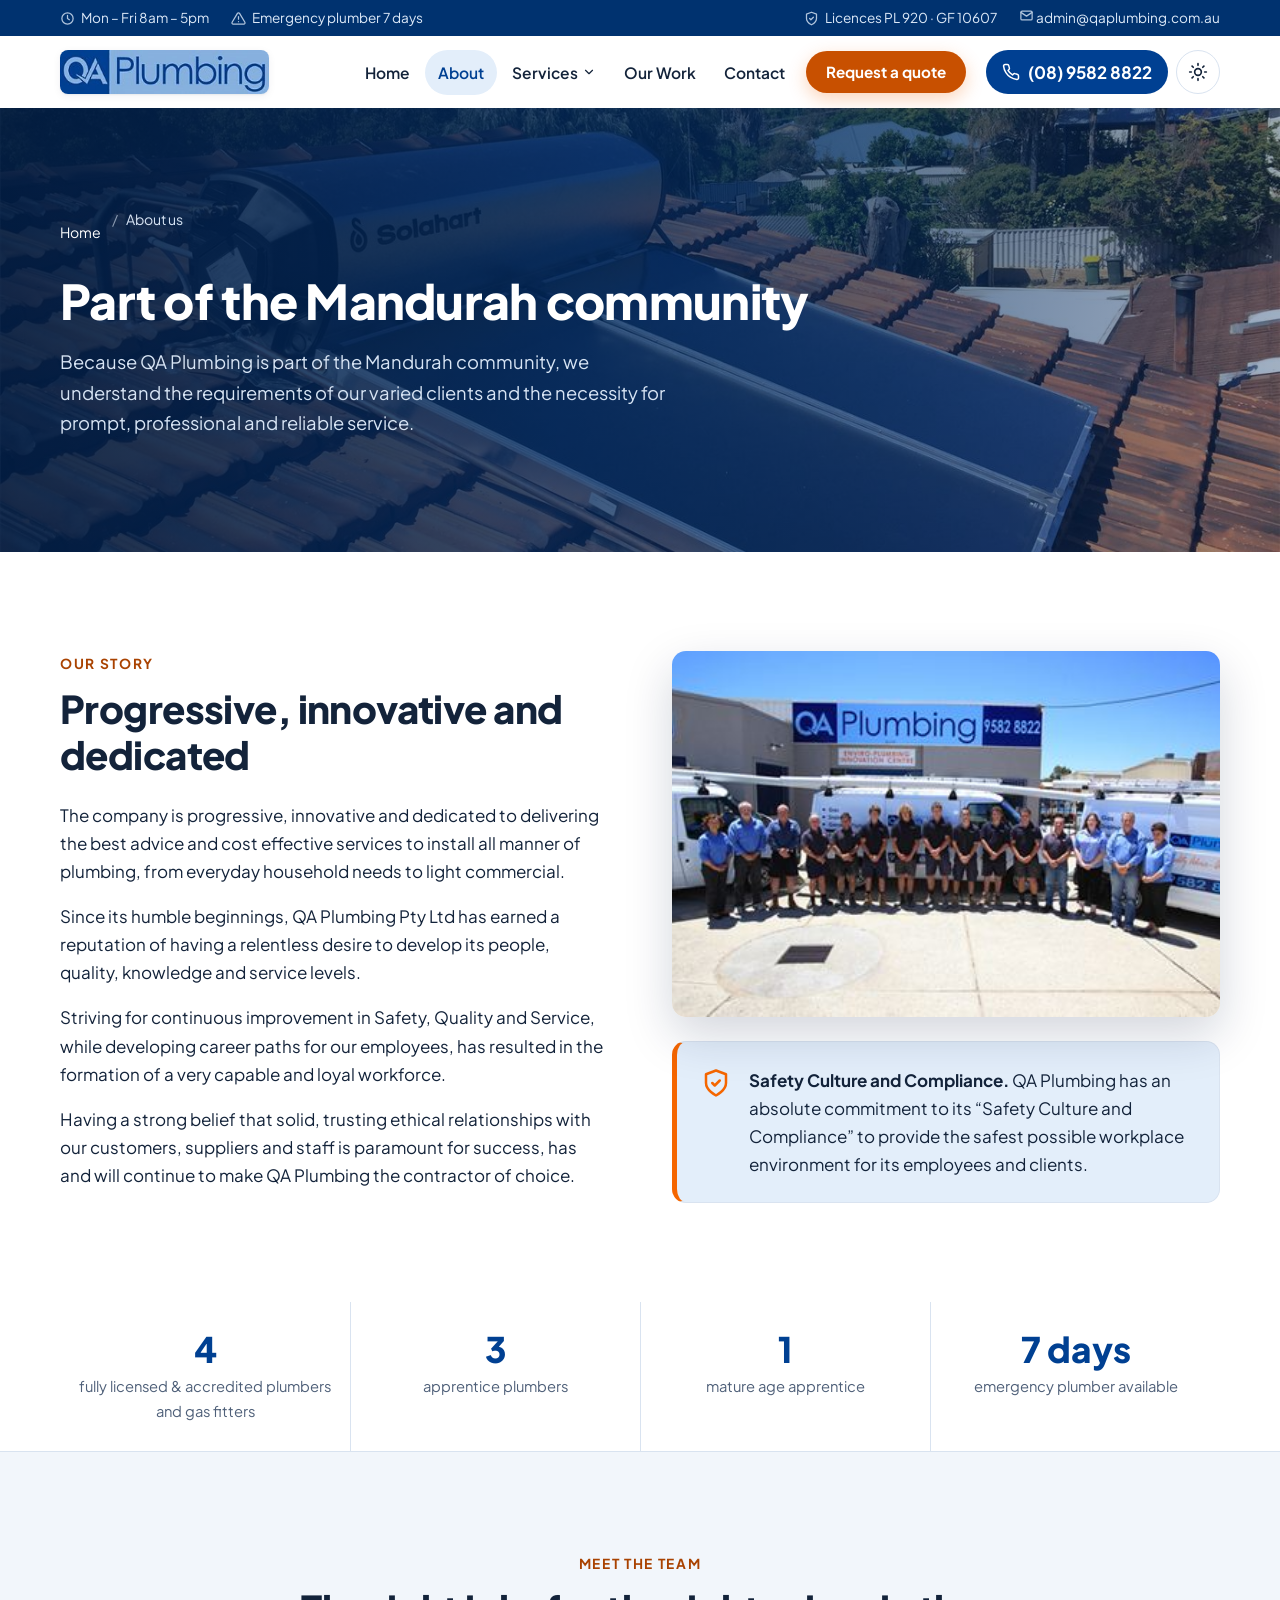
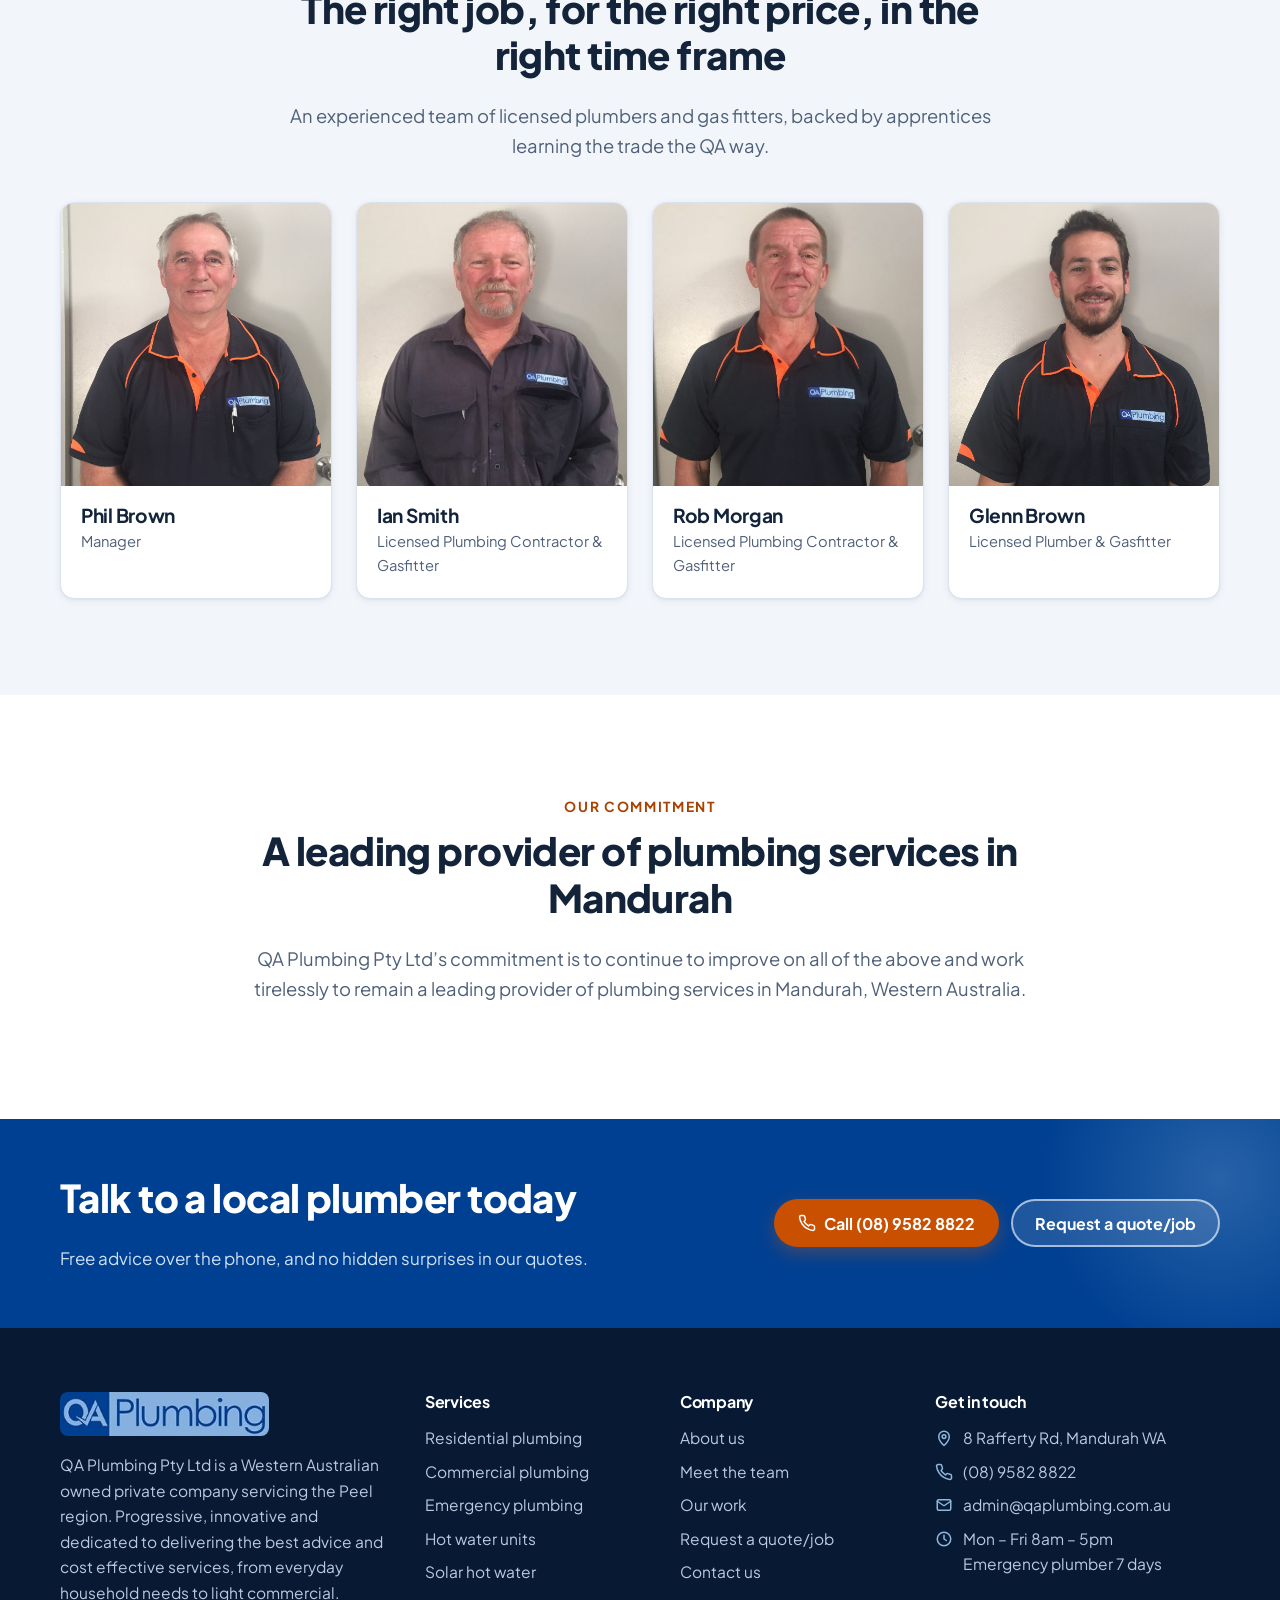
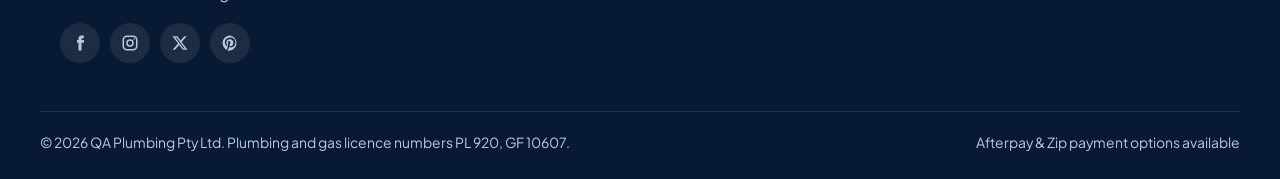
==== commit 20d0ceed: "Fix tap targets, contrast, narrow phones and headings; add noindex; correct README claims" ====
--- a/about.html
+++ b/about.html
@@ -3,6 +3,7 @@
 <head>
 <meta charset="utf-8">
 <meta name="viewport" content="width=device-width, initial-scale=1">
+  <meta name="robots" content="noindex">
 <title>About Us | QA Plumbing, Gas &amp; Drainage Mandurah</title>
 <meta name="description" content="QA Plumbing Pty Ltd is a family owned Mandurah plumbing company with 4 licensed plumbers and gas fitters and an emergency plumber available seven days a week.">
 <meta name="theme-color" content="#004092">
@@ -177,7 +178,7 @@
       <h3>Company</h3>
       <ul>
         <li><a href="about.html">About us</a></li>
-        <li><a href="about.html#team">Meet the team</a></li>
+        <li><a href="#team">Meet the team</a></li>
         <li><a href="gallery.html">Our work</a></li>
         <li><a href="contact.html#quote">Request a quote/job</a></li>
         <li><a href="contact.html">Contact us</a></li>
--- a/css/style.css
+++ b/css/style.css
@@ -524,3 +524,32 @@
   .btn:hover, a.card:hover, .card.lift:hover, .service-list li:hover, .info-item:hover, .partners a:hover { transform: none; }
   a.card:hover .card-media img, .zoom:hover img, .media-frame:hover img, .gallery-item:hover img { transform: none; }
 }
+
+/* ---------- Spec fixes, 25 Nov 2026: tap targets, readable text, narrow phones ---------- */
+.vh-h { position: absolute; width: 1px; height: 1px; margin: -1px; padding: 0; overflow: hidden; clip-path: inset(50%); white-space: nowrap; border: 0; }
+@media (max-width: 900px) {
+  .site-footer a:not(.btn):not(:has(img, svg)) { display: inline-block; min-width: 44px; padding-top: 11px; padding-bottom: 11px; }
+  .site-footer ul { gap: 0; }
+  .site-footer li { margin-bottom: 0; padding-top: 0; padding-bottom: 0; align-items: center; }
+  .contact-list a { display: inline-block; padding-top: 11px; padding-bottom: 11px; }
+  .topbar a { display: inline-block; min-height: 44px; line-height: 44px; margin: -6px 0; }
+  .topbar .container { padding-top: 6px; padding-bottom: 6px; align-items: center; }
+}
+:root { --accent-text: #a94200; }
+[data-theme="dark"] { --accent-text: #ff8f45; }
+.eyebrow, .product .kicker { font-size: 0.86rem; color: var(--accent-text); }
+.hero .eyebrow, .page-hero .eyebrow, .band .eyebrow, .emergency .eyebrow { color: #ffb37a; }
+.field label .req, .req { color: var(--accent-text); }
+.tag, .gallery-item .cap { font-size: 0.85rem; }
+.crumbs a { display: inline-block; min-width: 44px; padding: 13px 0; }
+.filter-btn { min-height: 44px; }
+.brand { min-height: 44px; align-items: center; }
+.info-item a { display: inline-block; padding: 10px 0; overflow-wrap: anywhere; }
+.contact-grid > *, .field, form > * { min-width: 0; }
+@media (max-width: 900px) { .site-footer .social a, .site-footer .socials a, .site-footer a:has(svg) { width: 44px; height: 44px; } }
+@media (max-width: 380px) {
+  .header-inner { gap: 6px; padding-left: 12px; padding-right: 12px; }
+  .brand img { height: 30px; }
+  .header-actions { gap: 5px; }
+  .icon-btn, .header-call { width: 44px; height: 44px; min-height: 44px; }
+}
